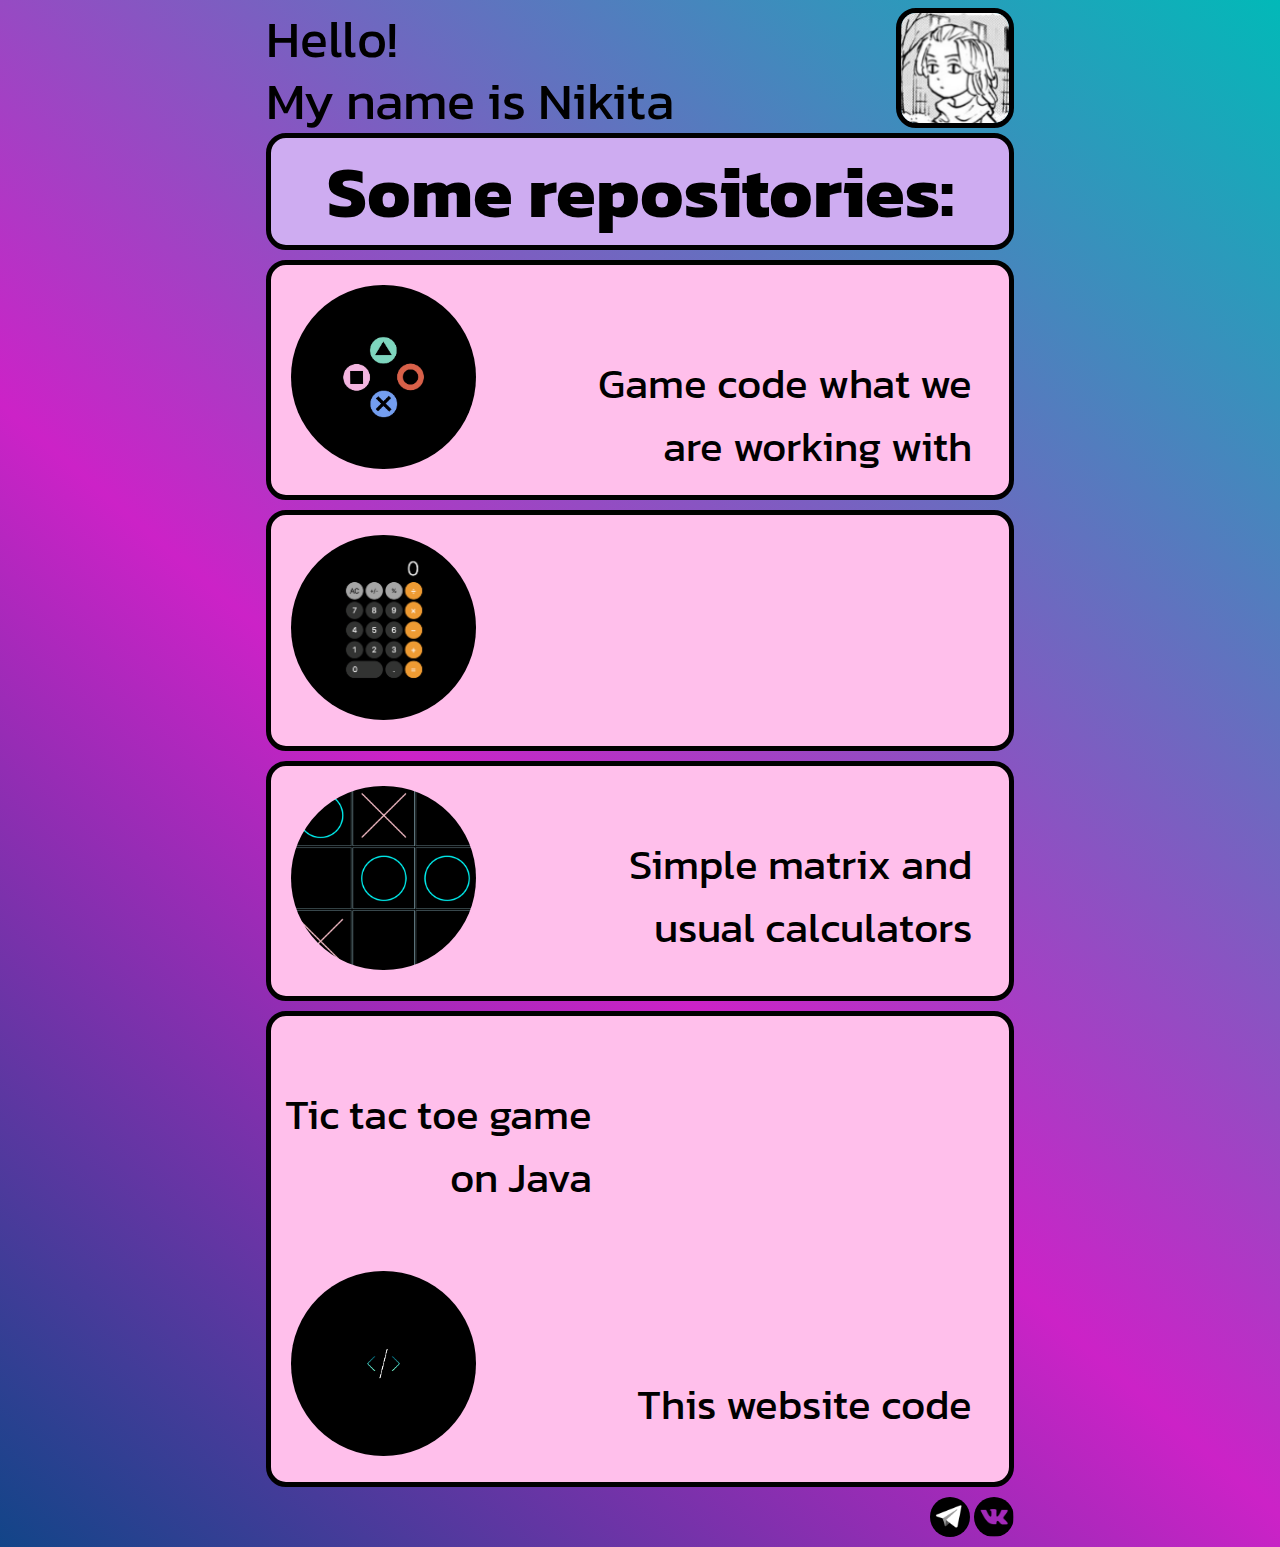
==== index.html @ 66306adb "aga" ====
<!DOCTYPE html>
<html lang="en">
    <head>
        <meta charset="UTF-8">
        <title>Some random shit</title>
        <link rel="stylesheet" href="styles.css">
    </head>

    <body>
        <div class="all">

            <header>
                <p>
                    Hello!<br>My name is Nikita
                </p>
                <a href="https://github.com/ProgramNotWorking"
                   target="_blank"
                   class="avatar">
                    <img src="avatar.png"
                         alt="Some issues with avatar :(">
                </a>
            </header>

            <h1 id="repositories-header">Some repositories:</h1>

            <div class="repositories">
                <a href="https://github.com/ProgramNotWorking/StillPlatformer"
                   target="_blank">
                    <img src="game.jpg"
                         alt="some error by developer :("
                         class="picture">
                </a>
                <p style="float: right">
                    Game code what we<br>are working with
                </p>
            </div>
            <div class="repositories">
                <a href="https://github.com/ProgramNotWorking/MatrixCalculator"
                    target="_blank">
                    <img src="calculator.png"
                         alt="some error by developer :("
                         class="picture">
                </a>
                <p style="float: right">
                    Simple matrix and<br>usual calculators
                </p>
            </div>
            <div class="repositories">
                <a href="https://github.com/ProgramNotWorking/TicTacToeGame"
                    target="_blank">
                    <img src="tic_tac_toe.png"
                         alt="some error by developer :("
                         class="picture">
                </a>
                <p style="float: right">
                    Tic tac toe game<br>on Java
                </p>
            </div>
            <div class="repositories">
                <a href="https://github.com/ProgramNotWorking/some_shit_website"
                   target="_blank">
                    <img src="website_code_picture.png"
                         alt="some error by developer :("
                         class="picture">
                </a>
                <p style="float: right; padding-top: 80px">
                    This website code
                </p>
            </div>

            <div class="social-links">
                <a href="https://t.me/Yeah?"
                   target="_blank"
                   class="social-links-images">
                    <img src="telegramm-logo.jpg"
                         alt=":("
                         height="40">
                </a>
                <a href="https://vk.com/dannble_udalenbl"
                   target="_blank"
                   class="social-links-images">
                    <img src="vk-logo.jpg"
                         alt=":("
                         height="40">
                </a>
            </div>

<!--            <div class="social-links">-->
<!--                <table>-->
<!--                    <tr>-->
<!--                        <td>-->
<!--                            <a href="https://vk.com/dannble_udalenbl"-->
<!--                               target="_blank">-->
<!--                                <img src="vk-logo.jpg"-->
<!--                                     alt=":("-->
<!--                                     class="logo">-->
<!--                            </a>-->
<!--                        </td>-->
<!--                        <td>-->
<!--                            <a href="https://t.me/Yeah?"-->
<!--                               target="_blank">-->
<!--                                <img src="telegramm-logo.jpg"-->
<!--                                     alt=":("-->
<!--                                     class="logo">-->
<!--                            </a>-->
<!--                        </td>-->
<!--                    </tr>-->
<!--                </table>-->
<!--            </div>-->

        </div>
    </body>
</html>
---- styles.css ----
@import url('https://fonts.googleapis.com/css2?family=Kanit:wght@500&family=Nanum+Gothic:wght@700&display=swap');

body {
    max-width: 60%;
    margin-left: 20%;
    margin-right: 20%;
    /*background-color: #a864a8;*/
    background: rgb(18,69,136);
    background: linear-gradient(41deg, rgba(18,69,136,1) 0%, rgba(204,34,199,1) 43%, rgba(2,185,184,1) 100%);
    font-family: 'Kanit', sans-serif;
}

header {
    padding: 0 10px;
    margin: 0;
}

header > * {
    display: inline-block;
}

header > p {
    text-align: left;
    font-size: 52px;
    margin: 0;
    line-height: 1.2;
}

.avatar {
    float: right;
    height: 109px;
}

.avatar > img {
    border-radius: 20px;
    border: black solid 5px;
    height: 110px;
}

#repositories-header {
    margin: 0 10px;
    background-color: #ceacf1;
    border-radius: 20px;
    border: 5px solid;
    text-align: center;
    font-size: 72px;
}

.repositories {
    /*background-color: #ffbec9;*/
    background-color: #ffbfeb;
    border-radius: 20px;
    border: 5px solid;
    margin: 10px;
}

.repositories p {
    padding-right: 5%;
    text-align: right;
    padding-top: 45px;
    font-size: 42px;
}

.picture {
    padding: 20px;
    width: 25%;
    border-radius: 50%;

    /*animation-name: plates-links;*/
    /*animation-duration: 3s;*/
    /*animation-iteration-count: infinite;*/
}

@keyframes plates-links {
    0% {
        border-radius: 50%;
    }
    100% {
        border-radius: 0;
    }
}

.social-links {
    height: 50px;
    float: right;
    padding-right: 10px;
}

.social-links > a {
    height: 40px;
}

.social-links > * {
    display: inline-block;
}

.social-links-images > img {
    border-radius: 50%;
}
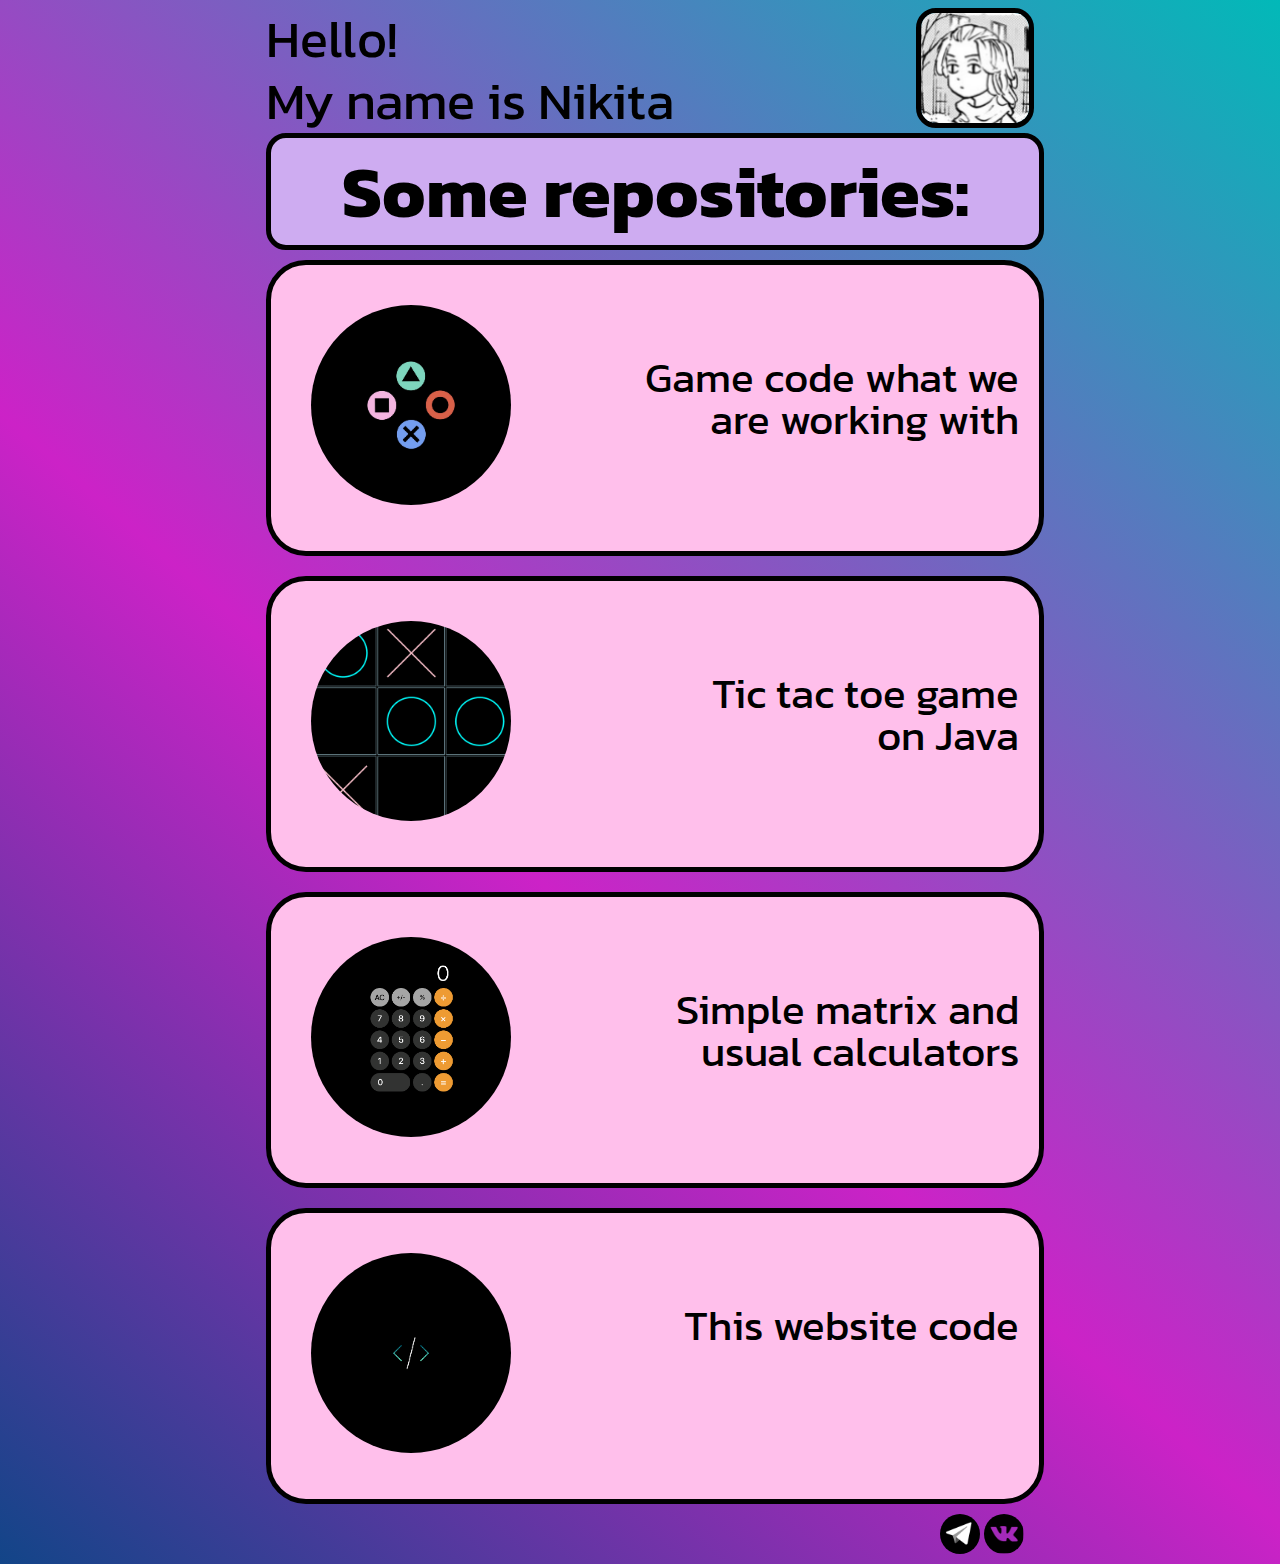
==== commit 07b51a91: "correct a repositories block construction" ====
--- a/index.html
+++ b/index.html
@@ -1,3 +1,5 @@
+<!--https://programnotworking.github.io/some_shit_website/-->
+
 <!DOCTYPE html>
 <html lang="en">
     <head>
@@ -21,52 +23,58 @@
                 </a>
             </header>
 
-            <h1 id="repositories-header">Some repositories:</h1>
+
+
+            <div><h1 id="repositories-header">Some repositories:</h1></div>
 
             <div class="repositories">
-                <a href="https://github.com/ProgramNotWorking/StillPlatformer"
-                   target="_blank">
-                    <img src="game.jpg"
-                         alt="some error by developer :("
-                         class="picture">
-                </a>
-                <p style="float: right">
-                    Game code what we<br>are working with
-                </p>
+                <div class="plate">
+                    <a href="https://github.com/ProgramNotWorking/StillPlatformer"
+                       target="_blank"
+                       class="picture">
+                        <img src="game.jpg"
+                             alt="some error by developer :(">
+                    </a>
+                    <p>
+                        Game code what we<br>are working with
+                    </p>
+                </div>
+                <div class="plate">
+                    <a href="https://github.com/ProgramNotWorking/TicTacToeGame"
+                       target="_blank"
+                       class="picture">
+                        <img src="tic_tac_toe.png"
+                             alt="some error by developer :(">
+                    </a>
+                    <p>
+                        Tic tac toe game<br>on Java
+                    </p>
+                </div>
+                <div class="plate">
+                    <a href="https://github.com/ProgramNotWorking/MatrixCalculator"
+                       target="_blank"
+                       class="picture">
+                        <img src="calculator.png"
+                             alt="some error by developer :(">
+                    </a>
+                    <p>
+                        Simple matrix and<br>usual calculators
+                    </p>
+                </div>
+                <div class="plate">
+                    <a href="https://github.com/ProgramNotWorking/some_shit_website"
+                       target="_blank"
+                       class="picture">
+                        <img src="website_code_picture.png"
+                             alt="some error by developer :(">
+                    </a>
+                    <p>
+                        This website code
+                    </p>
+                </div>
             </div>
-            <div class="repositories">
-                <a href="https://github.com/ProgramNotWorking/MatrixCalculator"
-                    target="_blank">
-                    <img src="calculator.png"
-                         alt="some error by developer :("
-                         class="picture">
-                </a>
-                <p style="float: right">
-                    Simple matrix and<br>usual calculators
-                </p>
-            </div>
-            <div class="repositories">
-                <a href="https://github.com/ProgramNotWorking/TicTacToeGame"
-                    target="_blank">
-                    <img src="tic_tac_toe.png"
-                         alt="some error by developer :("
-                         class="picture">
-                </a>
-                <p style="float: right">
-                    Tic tac toe game<br>on Java
-                </p>
-            </div>
-            <div class="repositories">
-                <a href="https://github.com/ProgramNotWorking/some_shit_website"
-                   target="_blank">
-                    <img src="website_code_picture.png"
-                         alt="some error by developer :("
-                         class="picture">
-                </a>
-                <p style="float: right; padding-top: 80px">
-                    This website code
-                </p>
-            </div>
+
+
 
             <div class="social-links">
                 <a href="https://t.me/Yeah?"
@@ -85,29 +93,6 @@
                 </a>
             </div>
 
-<!--            <div class="social-links">-->
-<!--                <table>-->
-<!--                    <tr>-->
-<!--                        <td>-->
-<!--                            <a href="https://vk.com/dannble_udalenbl"-->
-<!--                               target="_blank">-->
-<!--                                <img src="vk-logo.jpg"-->
-<!--                                     alt=":("-->
-<!--                                     class="logo">-->
-<!--                            </a>-->
-<!--                        </td>-->
-<!--                        <td>-->
-<!--                            <a href="https://t.me/Yeah?"-->
-<!--                               target="_blank">-->
-<!--                                <img src="telegramm-logo.jpg"-->
-<!--                                     alt=":("-->
-<!--                                     class="logo">-->
-<!--                            </a>-->
-<!--                        </td>-->
-<!--                    </tr>-->
-<!--                </table>-->
-<!--            </div>-->
-
         </div>
     </body>
 </html>
--- a/styles.css
+++ b/styles.css
@@ -11,8 +11,8 @@
 }
 
 header {
-    padding: 0 10px;
-    margin: 0;
+    width: 100%;
+    margin: 0 10px;
 }
 
 header > * {
@@ -38,6 +38,7 @@
 }
 
 #repositories-header {
+    width: 100%;
     margin: 0 10px;
     background-color: #ceacf1;
     border-radius: 20px;
@@ -46,30 +47,42 @@
     font-size: 72px;
 }
 
-.repositories {
-    /*background-color: #ffbec9;*/
+.repositories > div {
+    margin: 10px 10px;
     background-color: #ffbfeb;
-    border-radius: 20px;
-    border: 5px solid;
-    margin: 10px;
+    border-radius: 40px;
+    border: black solid 5px;
 }
 
-.repositories p {
-    padding-right: 5%;
-    text-align: right;
-    padding-top: 45px;
-    font-size: 42px;
+.plate {
+    width: 100%;
+    display: inline-block;
 }
 
-.picture {
-    padding: 20px;
-    width: 25%;
+.plate > p {
+    float: right;
+    margin-right: 20px;
+    font-size: 42px;
+    text-align: right;
+    line-height: 1;
+    padding: 50px 0;
+}
+
+.picture > img {
+    padding: 40px;
+    width: 200px;
     border-radius: 50%;
+}
 
-    /*animation-name: plates-links;*/
-    /*animation-duration: 3s;*/
-    /*animation-iteration-count: infinite;*/
-}
+/*.picture {*/
+/*    padding: 20px;*/
+/*    width: 25%;*/
+/*    border-radius: 50%;*/
+
+/*    !*animation-name: plates-links;*!*/
+/*    !*animation-duration: 3s;*!*/
+/*    !*animation-iteration-count: infinite;*!*/
+/*}*/
 
 @keyframes plates-links {
     0% {
@@ -83,7 +96,6 @@
 .social-links {
     height: 50px;
     float: right;
-    padding-right: 10px;
 }
 
 .social-links > a {
